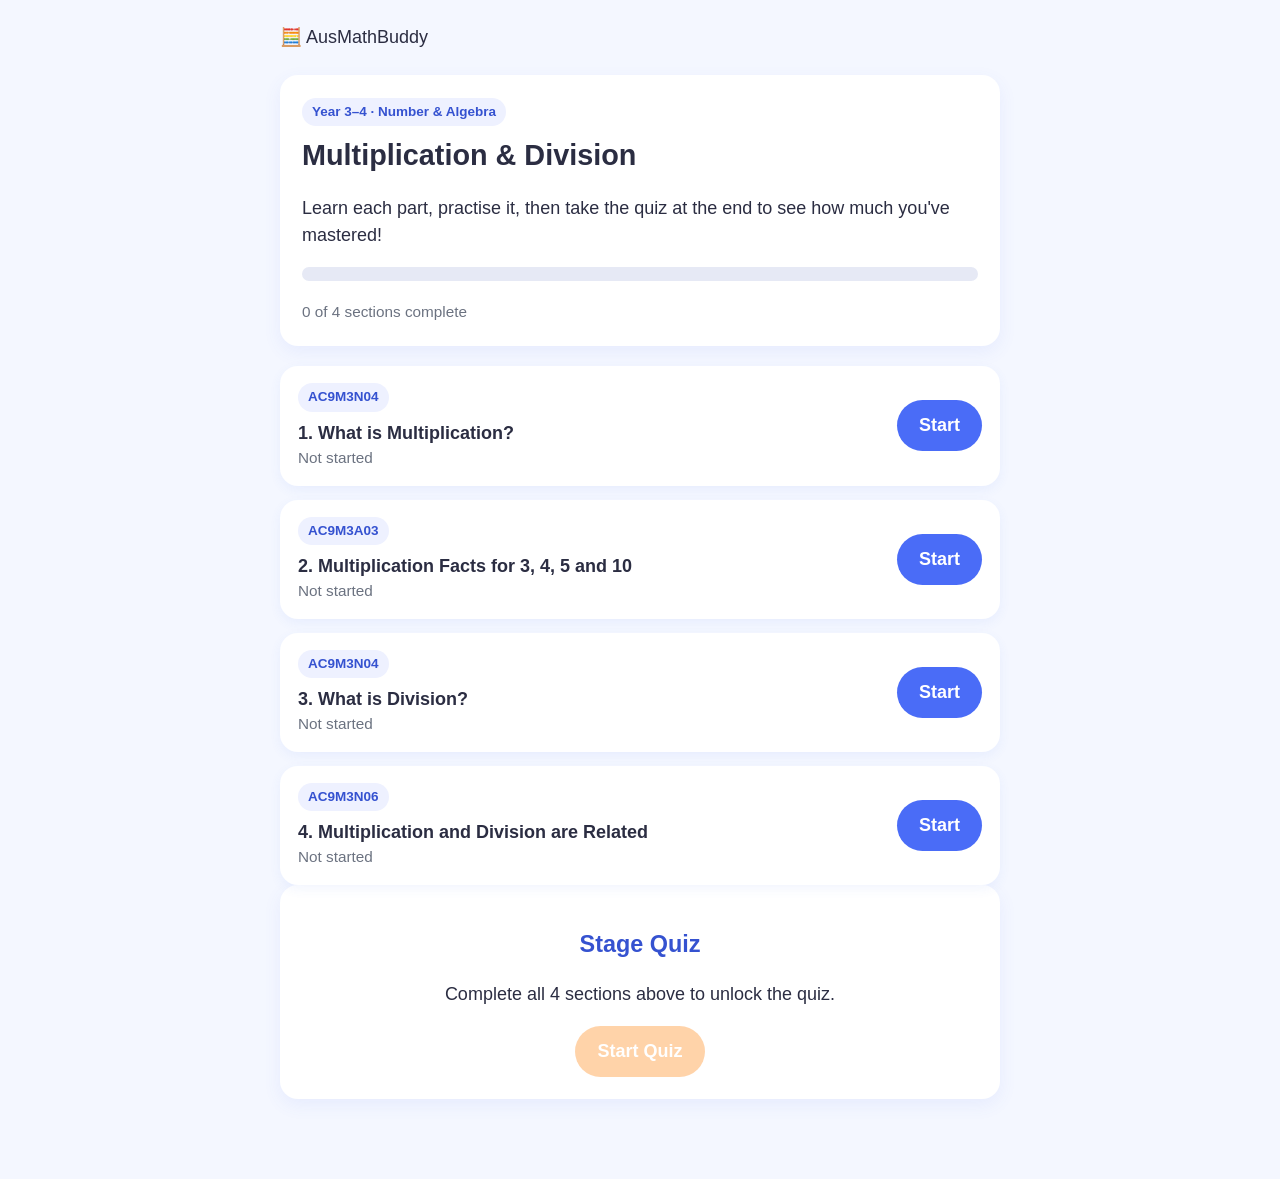
==== index.html @ 2e48e1fd "Initial commit: AusMathBuddy Year 3-4 multiplication/division pilot Static site MVP with lesson/prac" ====
<!DOCTYPE html>
<html lang="en">
<head>
<meta charset="UTF-8" />
<meta name="viewport" content="width=device-width, initial-scale=1.0" />
<title>AusMathBuddy — Multiplication &amp; Division</title>
<link rel="stylesheet" href="css/style.css" />
</head>
<body>
<div class="page">
  <header class="top">
    <span class="brand">🧮 AusMathBuddy</span>
  </header>

  <div class="card">
    <span class="badge">Year 3–4 · Number &amp; Algebra</span>
    <h1>Multiplication &amp; Division</h1>
    <p>Learn each part, practise it, then take the quiz at the end to see how much you've mastered!</p>
    <div class="progress-bar"><div class="fill" id="overall-fill" style="width:0%"></div></div>
    <div id="overall-label" class="locked-note">0 of 4 sections complete</div>
  </div>

  <div class="section-list" id="section-list"></div>

  <div class="card" style="text-align:center;">
    <h2>Stage Quiz</h2>
    <p>Complete all 4 sections above to unlock the quiz.</p>
    <a id="quiz-link" class="btn btn-accent disabled" href="quiz.html">Start Quiz</a>
  </div>
</div>

<script src="js/storage.js"></script>
<script src="js/index.js"></script>
</body>
</html>
---- css/style.css ----
:root {
  --bg: #f4f7ff;
  --card: #ffffff;
  --primary: #4a6cf7;
  --primary-dark: #3552d0;
  --accent: #ff9f43;
  --success: #2ecc71;
  --danger: #ff5c5c;
  --text: #2b2d42;
  --muted: #6b7280;
  --radius: 18px;
  font-size: 18px;
}

* { box-sizing: border-box; }

body {
  margin: 0;
  min-height: 100vh;
  background: var(--bg);
  color: var(--text);
  font-family: "Segoe UI", "Trebuchet MS", Verdana, sans-serif;
  line-height: 1.5;
}

.page {
  max-width: 760px;
  margin: 0 auto;
  padding: 24px 20px 60px;
}

header.top {
  display: flex;
  align-items: center;
  justify-content: space-between;
  margin-bottom: 24px;
}

header.top a.brand {
  font-size: 1.4rem;
  font-weight: 800;
  color: var(--primary-dark);
  text-decoration: none;
}

h1 { font-size: 1.6rem; margin: 0 0 8px; }
h2 { font-size: 1.3rem; color: var(--primary-dark); }

.card {
  background: var(--card);
  border-radius: var(--radius);
  padding: 22px;
  box-shadow: 0 6px 18px rgba(74, 108, 247, 0.08);
  margin-bottom: 20px;
}

.badge {
  display: inline-block;
  background: #eef1ff;
  color: var(--primary-dark);
  font-size: 0.75rem;
  font-weight: 700;
  padding: 4px 10px;
  border-radius: 999px;
  margin-bottom: 8px;
}

.progress-bar {
  background: #e6e9f5;
  border-radius: 999px;
  height: 14px;
  overflow: hidden;
  margin: 10px 0 20px;
}
.progress-bar .fill {
  height: 100%;
  background: linear-gradient(90deg, var(--primary), var(--accent));
  transition: width 0.3s ease;
}

.section-list { display: flex; flex-direction: column; gap: 14px; }

.section-card {
  display: flex;
  align-items: center;
  justify-content: space-between;
  gap: 12px;
  background: var(--card);
  border-radius: var(--radius);
  padding: 16px 18px;
  box-shadow: 0 4px 12px rgba(74, 108, 247, 0.07);
}

.section-card .info { flex: 1; }
.section-card .status {
  font-size: 0.85rem;
  color: var(--muted);
}
.section-card .status.done { color: var(--success); font-weight: 700; }

.btn {
  display: inline-block;
  border: none;
  border-radius: 999px;
  padding: 12px 22px;
  font-size: 1rem;
  font-weight: 700;
  cursor: pointer;
  text-decoration: none;
  text-align: center;
  transition: transform 0.1s ease, opacity 0.2s ease;
}
.btn:active { transform: scale(0.97); }
.btn-primary { background: var(--primary); color: #fff; }
.btn-primary:hover { background: var(--primary-dark); }
.btn-accent { background: var(--accent); color: #fff; }
.btn-outline {
  background: transparent;
  color: var(--primary-dark);
  border: 2px solid var(--primary);
}
.btn[disabled], .btn.disabled {
  opacity: 0.45;
  cursor: not-allowed;
  pointer-events: none;
}

.nav-row {
  display: flex;
  justify-content: space-between;
  margin-top: 24px;
  gap: 12px;
}

.dot-grid {
  display: inline-grid;
  gap: 6px;
  margin: 14px 0;
}
.dot-grid .dot {
  width: 18px;
  height: 18px;
  border-radius: 50%;
  background: var(--accent);
}

.key-point {
  border-left: 4px solid var(--primary);
  padding: 8px 14px;
  margin: 12px 0;
  background: #f7f9ff;
  border-radius: 0 10px 10px 0;
}
.key-point h3 { margin: 0 0 4px; font-size: 1.05rem; color: var(--primary-dark); }
.key-point p { margin: 0; }

.worked-example {
  background: #fff8ee;
  border: 2px dashed var(--accent);
  border-radius: var(--radius);
  padding: 16px;
  margin-top: 16px;
}

table.facts-table { border-collapse: collapse; width: 100%; margin: 12px 0; }
table.facts-table th, table.facts-table td {
  border: 1px solid #dfe3f5;
  padding: 6px 10px;
  text-align: center;
}
table.facts-table th { background: #eef1ff; }

.question-card {
  background: var(--card);
  border-radius: var(--radius);
  padding: 18px;
  margin-bottom: 16px;
  box-shadow: 0 4px 12px rgba(74, 108, 247, 0.07);
}
.question-card .q-text { font-weight: 700; margin-bottom: 12px; }
.options { display: flex; flex-direction: column; gap: 8px; }
.option-btn {
  text-align: left;
  padding: 10px 14px;
  border-radius: 12px;
  border: 2px solid #dfe3f5;
  background: #fff;
  cursor: pointer;
  font-size: 1rem;
}
.option-btn:hover { border-color: var(--primary); }
.option-btn.correct { border-color: var(--success); background: #eafff1; }
.option-btn.incorrect { border-color: var(--danger); background: #fff0f0; }
.option-btn[disabled] { cursor: default; }

.text-input-row { display: flex; gap: 10px; align-items: center; flex-wrap: wrap; }
.text-input-row input {
  padding: 10px 14px;
  border-radius: 12px;
  border: 2px solid #dfe3f5;
  font-size: 1rem;
  width: 140px;
}
.feedback { margin-top: 8px; font-weight: 700; }
.feedback.correct { color: var(--success); }
.feedback.incorrect { color: var(--danger); }

.summary-box {
  text-align: center;
  padding: 30px 20px;
}
.summary-box .score {
  font-size: 3rem;
  font-weight: 800;
  color: var(--primary-dark);
}

.locked-note {
  font-size: 0.85rem;
  color: var(--muted);
  margin-top: 6px;
}

@media (prefers-color-scheme: dark) {
  :root {
    --bg: #14172b;
    --card: #1e2240;
    --text: #eef1ff;
    --muted: #9aa0c3;
  }
  .badge { background: #262a4f; }
  .key-point { background: #1a1e3a; }
  table.facts-table th, table.facts-table td { border-color: #2c3160; }
  table.facts-table th { background: #262a4f; }
  .option-btn { background: #1e2240; border-color: #2c3160; color: var(--text); }
  .text-input-row input { background: #1e2240; border-color: #2c3160; color: var(--text); }
  .worked-example { background: #241f18; }
}
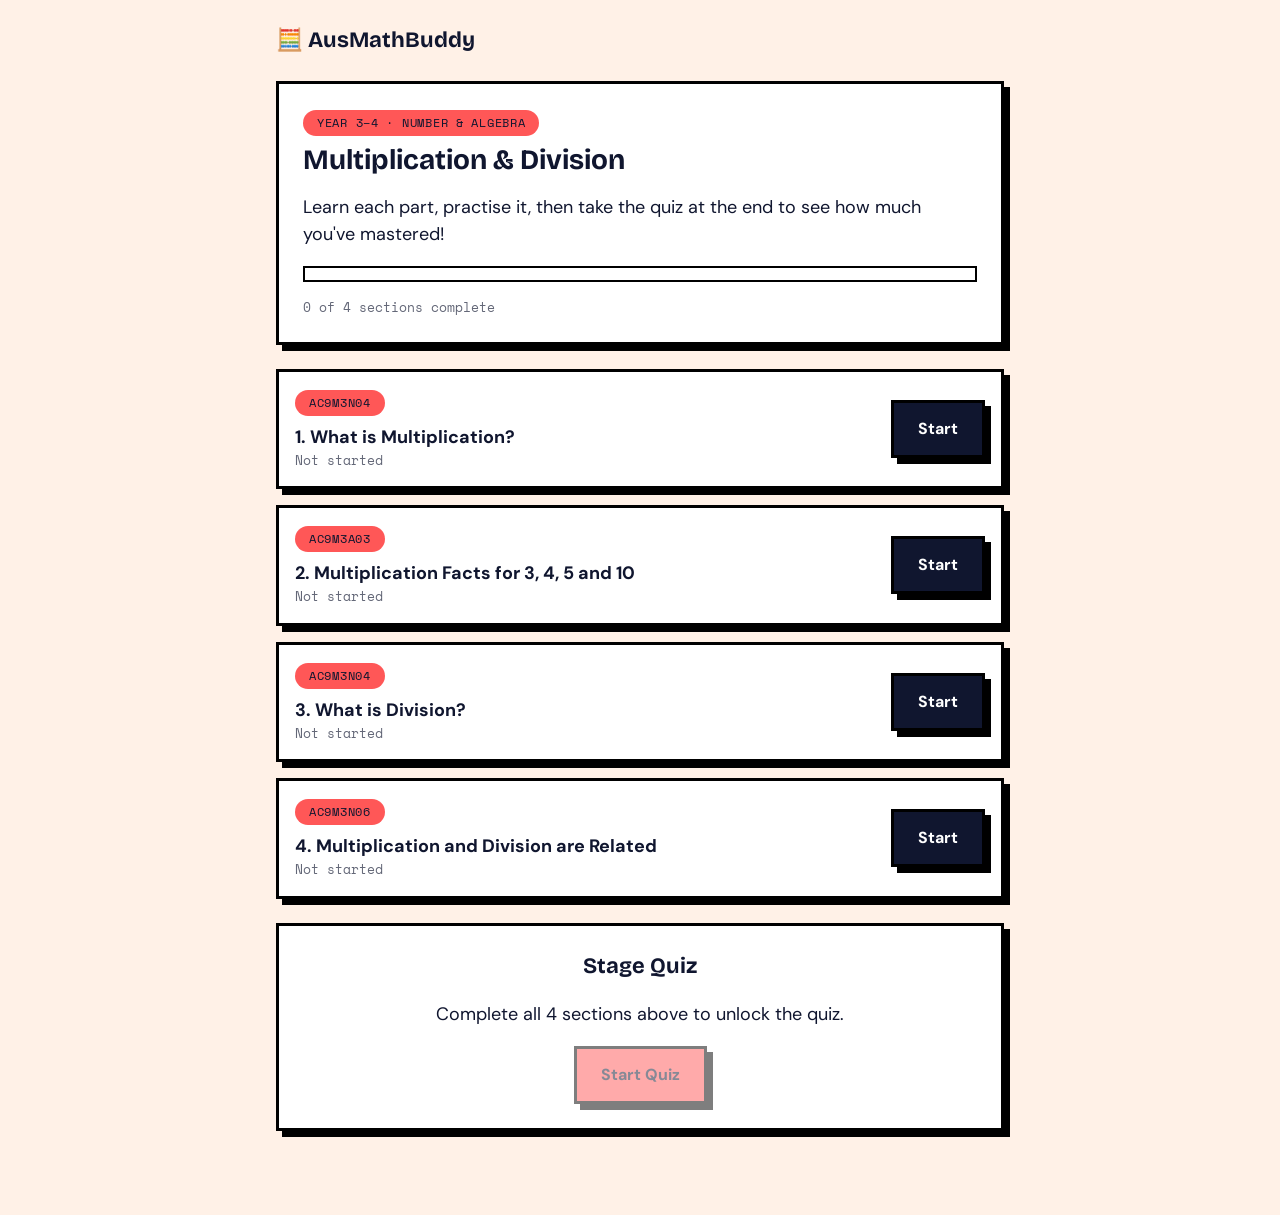
==== commit 6724cd96: "Apply tokens.css design system to all app pages Rewrite css/style.css to use the neo-brutalist desig" ====
--- a/index.html
+++ b/index.html
@@ -4,12 +4,16 @@
 <meta charset="UTF-8" />
 <meta name="viewport" content="width=device-width, initial-scale=1.0" />
 <title>AusMathBuddy — Multiplication &amp; Division</title>
+<link rel="preconnect" href="https://fonts.googleapis.com" />
+<link rel="preconnect" href="https://fonts.gstatic.com" crossorigin />
+<link href="https://fonts.googleapis.com/css2?family=Bricolage+Grotesque:wght@600;700;800&family=DM+Sans:wght@400;500;700&family=Space+Mono:wght@400;700&display=swap" rel="stylesheet" />
+<link rel="stylesheet" href="tokens/tokens.css" />
 <link rel="stylesheet" href="css/style.css" />
 </head>
 <body>
 <div class="page">
   <header class="top">
-    <span class="brand">🧮 AusMathBuddy</span>
+    <a class="brand" href="index.html">🧮 AusMathBuddy</a>
   </header>
 
   <div class="card">
--- a/tokens/tokens.css
+++ b/tokens/tokens.css
@@ -0,0 +1,17 @@
+:root {
+    /* 颜色 */
+    --color-bg:      #fff1e7;   /* 页面暖底 */
+    --color-surface: #ffffff;   /* 卡片底 */
+    --color-ink:     #10162f;   /* 主文字 / 主 CTA */
+    --color-accent:  #ff5757;   /* 强调 / 编号 / danger */
+    /* 边框 + 阴影 */
+    --border:    3px solid #000;
+    --shadow-md: 6px 6px 0 #000;
+    --radius:    0;             /* 直角 */
+    /* 字体 */
+    --font-heading: 'Bricolage Grotesque', sans-serif;
+    --font-body:    'DM Sans', sans-serif;
+    --font-mono:    'Space Mono', monospace;
+    /* 间距（4pt 一档）*/
+    --space-2: 8px;  --space-4: 16px;  --space-6: 24px;
+  }
--- a/css/style.css
+++ b/css/style.css
@@ -1,238 +1,279 @@
-:root {
-  --bg: #f4f7ff;
-  --card: #ffffff;
-  --primary: #4a6cf7;
-  --primary-dark: #3552d0;
-  --accent: #ff9f43;
-  --success: #2ecc71;
-  --danger: #ff5c5c;
-  --text: #2b2d42;
-  --muted: #6b7280;
-  --radius: 18px;
-  font-size: 18px;
-}
-
 * { box-sizing: border-box; }
 
 body {
   margin: 0;
   min-height: 100vh;
-  background: var(--bg);
-  color: var(--text);
-  font-family: "Segoe UI", "Trebuchet MS", Verdana, sans-serif;
+  background: var(--color-bg);
+  color: var(--color-ink);
+  font-family: var(--font-body);
+  font-size: 18px;
   line-height: 1.5;
 }
 
 .page {
   max-width: 760px;
   margin: 0 auto;
-  padding: 24px 20px 60px;
+  padding: var(--space-6) var(--space-4) 60px;
 }
 
 header.top {
   display: flex;
   align-items: center;
   justify-content: space-between;
-  margin-bottom: 24px;
-}
-
-header.top a.brand {
-  font-size: 1.4rem;
-  font-weight: 800;
-  color: var(--primary-dark);
+  margin-bottom: var(--space-6);
+}
+
+header.top .brand {
+  font-family: var(--font-heading);
+  font-size: 22px;
+  font-weight: 700;
+  color: var(--color-ink);
   text-decoration: none;
 }
 
-h1 { font-size: 1.6rem; margin: 0 0 8px; }
-h2 { font-size: 1.3rem; color: var(--primary-dark); }
+h1 {
+  font-family: var(--font-heading);
+  font-size: 28px;
+  line-height: 1.15;
+  margin: 0 0 var(--space-2);
+}
+
+h2 {
+  font-family: var(--font-heading);
+  font-size: 22px;
+  margin: 0 0 var(--space-2);
+}
 
 .card {
-  background: var(--card);
-  border-radius: var(--radius);
-  padding: 22px;
-  box-shadow: 0 6px 18px rgba(74, 108, 247, 0.08);
-  margin-bottom: 20px;
+  background: var(--color-surface);
+  border: var(--border);
+  border-radius: var(--radius);
+  box-shadow: var(--shadow-md);
+  padding: var(--space-6);
+  margin-bottom: var(--space-6);
 }
 
 .badge {
   display: inline-block;
-  background: #eef1ff;
-  color: var(--primary-dark);
-  font-size: 0.75rem;
-  font-weight: 700;
-  padding: 4px 10px;
+  font-family: var(--font-mono);
+  font-size: 12px;
+  letter-spacing: 0.06em;
+  text-transform: uppercase;
+  background: var(--color-accent);
+  color: var(--color-ink);
   border-radius: 999px;
-  margin-bottom: 8px;
+  padding: 4px 14px;
+  margin-bottom: var(--space-2);
 }
 
 .progress-bar {
-  background: #e6e9f5;
-  border-radius: 999px;
-  height: 14px;
+  background: var(--color-surface);
+  border: 2px solid #000;
+  border-radius: var(--radius);
+  height: 16px;
   overflow: hidden;
-  margin: 10px 0 20px;
+  margin: var(--space-4) 0;
 }
 .progress-bar .fill {
   height: 100%;
-  background: linear-gradient(90deg, var(--primary), var(--accent));
+  background: var(--color-accent);
   transition: width 0.3s ease;
 }
 
-.section-list { display: flex; flex-direction: column; gap: 14px; }
+.section-list {
+  display: flex;
+  flex-direction: column;
+  gap: var(--space-4);
+  margin-bottom: var(--space-6);
+}
 
 .section-card {
   display: flex;
   align-items: center;
   justify-content: space-between;
-  gap: 12px;
-  background: var(--card);
-  border-radius: var(--radius);
-  padding: 16px 18px;
-  box-shadow: 0 4px 12px rgba(74, 108, 247, 0.07);
+  gap: var(--space-4);
+  background: var(--color-surface);
+  border: var(--border);
+  border-radius: var(--radius);
+  box-shadow: var(--shadow-md);
+  padding: var(--space-4);
 }
 
 .section-card .info { flex: 1; }
 .section-card .status {
-  font-size: 0.85rem;
-  color: var(--muted);
-}
-.section-card .status.done { color: var(--success); font-weight: 700; }
+  font-family: var(--font-mono);
+  font-size: 13px;
+  opacity: 0.65;
+}
+.section-card .status.done { opacity: 1; font-weight: 700; }
 
 .btn {
   display: inline-block;
-  border: none;
-  border-radius: 999px;
-  padding: 12px 22px;
-  font-size: 1rem;
-  font-weight: 700;
+  font-family: var(--font-body);
+  font-weight: 700;
+  font-size: 16px;
+  border: var(--border);
+  border-radius: var(--radius);
+  box-shadow: var(--shadow-md);
+  padding: 14px var(--space-6);
   cursor: pointer;
   text-decoration: none;
   text-align: center;
-  transition: transform 0.1s ease, opacity 0.2s ease;
-}
-.btn:active { transform: scale(0.97); }
-.btn-primary { background: var(--primary); color: #fff; }
-.btn-primary:hover { background: var(--primary-dark); }
-.btn-accent { background: var(--accent); color: #fff; }
-.btn-outline {
-  background: transparent;
-  color: var(--primary-dark);
-  border: 2px solid var(--primary);
-}
-.btn[disabled], .btn.disabled {
-  opacity: 0.45;
+  transition: transform 0.08s ease, box-shadow 0.08s ease;
+}
+.btn:active {
+  transform: translate(6px, 6px);
+  box-shadow: 0 0 0 #000;
+}
+.btn-primary { background: var(--color-ink); color: var(--color-surface); }
+.btn-primary:hover { background: var(--color-accent); }
+.btn-accent { background: var(--color-accent); color: var(--color-ink); }
+.btn-outline { background: var(--color-surface); color: var(--color-ink); }
+
+.btn[disabled],
+.btn.disabled {
+  opacity: 0.5;
   cursor: not-allowed;
   pointer-events: none;
+  transform: none;
+  box-shadow: var(--shadow-md);
 }
 
 .nav-row {
   display: flex;
   justify-content: space-between;
-  margin-top: 24px;
-  gap: 12px;
+  margin-top: var(--space-6);
+  gap: var(--space-4);
+  flex-wrap: wrap;
 }
 
 .dot-grid {
   display: inline-grid;
   gap: 6px;
-  margin: 14px 0;
+  margin: var(--space-4) 0;
 }
 .dot-grid .dot {
   width: 18px;
   height: 18px;
-  border-radius: 50%;
-  background: var(--accent);
+  border-radius: 999px;
+  background: var(--color-accent);
+  border: 2px solid #000;
 }
 
 .key-point {
-  border-left: 4px solid var(--primary);
-  padding: 8px 14px;
-  margin: 12px 0;
-  background: #f7f9ff;
-  border-radius: 0 10px 10px 0;
-}
-.key-point h3 { margin: 0 0 4px; font-size: 1.05rem; color: var(--primary-dark); }
+  border: var(--border);
+  border-radius: var(--radius);
+  box-shadow: var(--shadow-md);
+  padding: var(--space-4);
+  margin: var(--space-4) 0;
+  background: var(--color-surface);
+}
+.key-point h3 {
+  font-family: var(--font-heading);
+  margin: 0 0 4px;
+  font-size: 17px;
+}
 .key-point p { margin: 0; }
 
 .worked-example {
-  background: #fff8ee;
-  border: 2px dashed var(--accent);
-  border-radius: var(--radius);
-  padding: 16px;
-  margin-top: 16px;
-}
-
-table.facts-table { border-collapse: collapse; width: 100%; margin: 12px 0; }
-table.facts-table th, table.facts-table td {
-  border: 1px solid #dfe3f5;
+  background: var(--color-bg);
+  border: var(--border);
+  border-radius: var(--radius);
+  box-shadow: var(--shadow-md);
+  padding: var(--space-4);
+  margin-top: var(--space-4);
+}
+.worked-example h2 { margin-top: 0; }
+
+table.facts-table {
+  border-collapse: collapse;
+  width: 100%;
+  margin: var(--space-4) 0;
+  font-family: var(--font-mono);
+}
+table.facts-table th,
+table.facts-table td {
+  border: 2px solid #000;
   padding: 6px 10px;
   text-align: center;
 }
-table.facts-table th { background: #eef1ff; }
+table.facts-table th {
+  background: var(--color-ink);
+  color: var(--color-surface);
+}
 
 .question-card {
-  background: var(--card);
-  border-radius: var(--radius);
-  padding: 18px;
-  margin-bottom: 16px;
-  box-shadow: 0 4px 12px rgba(74, 108, 247, 0.07);
-}
-.question-card .q-text { font-weight: 700; margin-bottom: 12px; }
-.options { display: flex; flex-direction: column; gap: 8px; }
+  background: var(--color-surface);
+  border: var(--border);
+  border-radius: var(--radius);
+  box-shadow: var(--shadow-md);
+  padding: var(--space-4);
+  margin-bottom: var(--space-4);
+}
+.question-card .q-text { font-weight: 700; margin-bottom: var(--space-4); }
+
+.options { display: flex; flex-direction: column; gap: var(--space-2); }
 .option-btn {
   text-align: left;
-  padding: 10px 14px;
-  border-radius: 12px;
-  border: 2px solid #dfe3f5;
-  background: #fff;
+  padding: 12px var(--space-4);
+  border: var(--border);
+  border-radius: var(--radius);
+  background: var(--color-surface);
+  color: var(--color-ink);
+  font-family: var(--font-body);
+  font-size: 16px;
   cursor: pointer;
-  font-size: 1rem;
-}
-.option-btn:hover { border-color: var(--primary); }
-.option-btn.correct { border-color: var(--success); background: #eafff1; }
-.option-btn.incorrect { border-color: var(--danger); background: #fff0f0; }
+  transition: transform 0.08s ease, box-shadow 0.08s ease;
+}
+.option-btn:hover:not([disabled]) {
+  box-shadow: var(--shadow-md);
+  transform: translate(-2px, -2px);
+}
+.option-btn.correct {
+  border-color: #000;
+  font-weight: 700;
+}
+.option-btn.incorrect {
+  border-color: var(--color-accent);
+  color: var(--color-accent);
+  font-weight: 700;
+}
 .option-btn[disabled] { cursor: default; }
 
-.text-input-row { display: flex; gap: 10px; align-items: center; flex-wrap: wrap; }
+.text-input-row { display: flex; gap: var(--space-4); align-items: center; flex-wrap: wrap; }
 .text-input-row input {
-  padding: 10px 14px;
-  border-radius: 12px;
-  border: 2px solid #dfe3f5;
-  font-size: 1rem;
+  padding: 12px var(--space-4);
+  border: var(--border);
+  border-radius: var(--radius);
+  background: var(--color-surface);
+  color: var(--color-ink);
+  font-family: var(--font-body);
+  font-size: 16px;
   width: 140px;
-}
-.feedback { margin-top: 8px; font-weight: 700; }
-.feedback.correct { color: var(--success); }
-.feedback.incorrect { color: var(--danger); }
+  outline: none;
+}
+.text-input-row input:focus {
+  border-color: var(--color-accent);
+}
+
+.feedback { margin-top: var(--space-2); font-weight: 700; }
+.feedback.correct { color: var(--color-ink); }
+.feedback.incorrect { color: var(--color-accent); }
 
 .summary-box {
   text-align: center;
-  padding: 30px 20px;
+  padding: 40px var(--space-6);
 }
 .summary-box .score {
-  font-size: 3rem;
-  font-weight: 800;
-  color: var(--primary-dark);
+  font-family: var(--font-mono);
+  font-size: 48px;
+  font-weight: 700;
+  color: var(--color-ink);
 }
 
 .locked-note {
-  font-size: 0.85rem;
-  color: var(--muted);
-  margin-top: 6px;
-}
-
-@media (prefers-color-scheme: dark) {
-  :root {
-    --bg: #14172b;
-    --card: #1e2240;
-    --text: #eef1ff;
-    --muted: #9aa0c3;
-  }
-  .badge { background: #262a4f; }
-  .key-point { background: #1a1e3a; }
-  table.facts-table th, table.facts-table td { border-color: #2c3160; }
-  table.facts-table th { background: #262a4f; }
-  .option-btn { background: #1e2240; border-color: #2c3160; color: var(--text); }
-  .text-input-row input { background: #1e2240; border-color: #2c3160; color: var(--text); }
-  .worked-example { background: #241f18; }
-}
+  font-family: var(--font-mono);
+  font-size: 13px;
+  opacity: 0.65;
+  margin-top: var(--space-2);
+}
